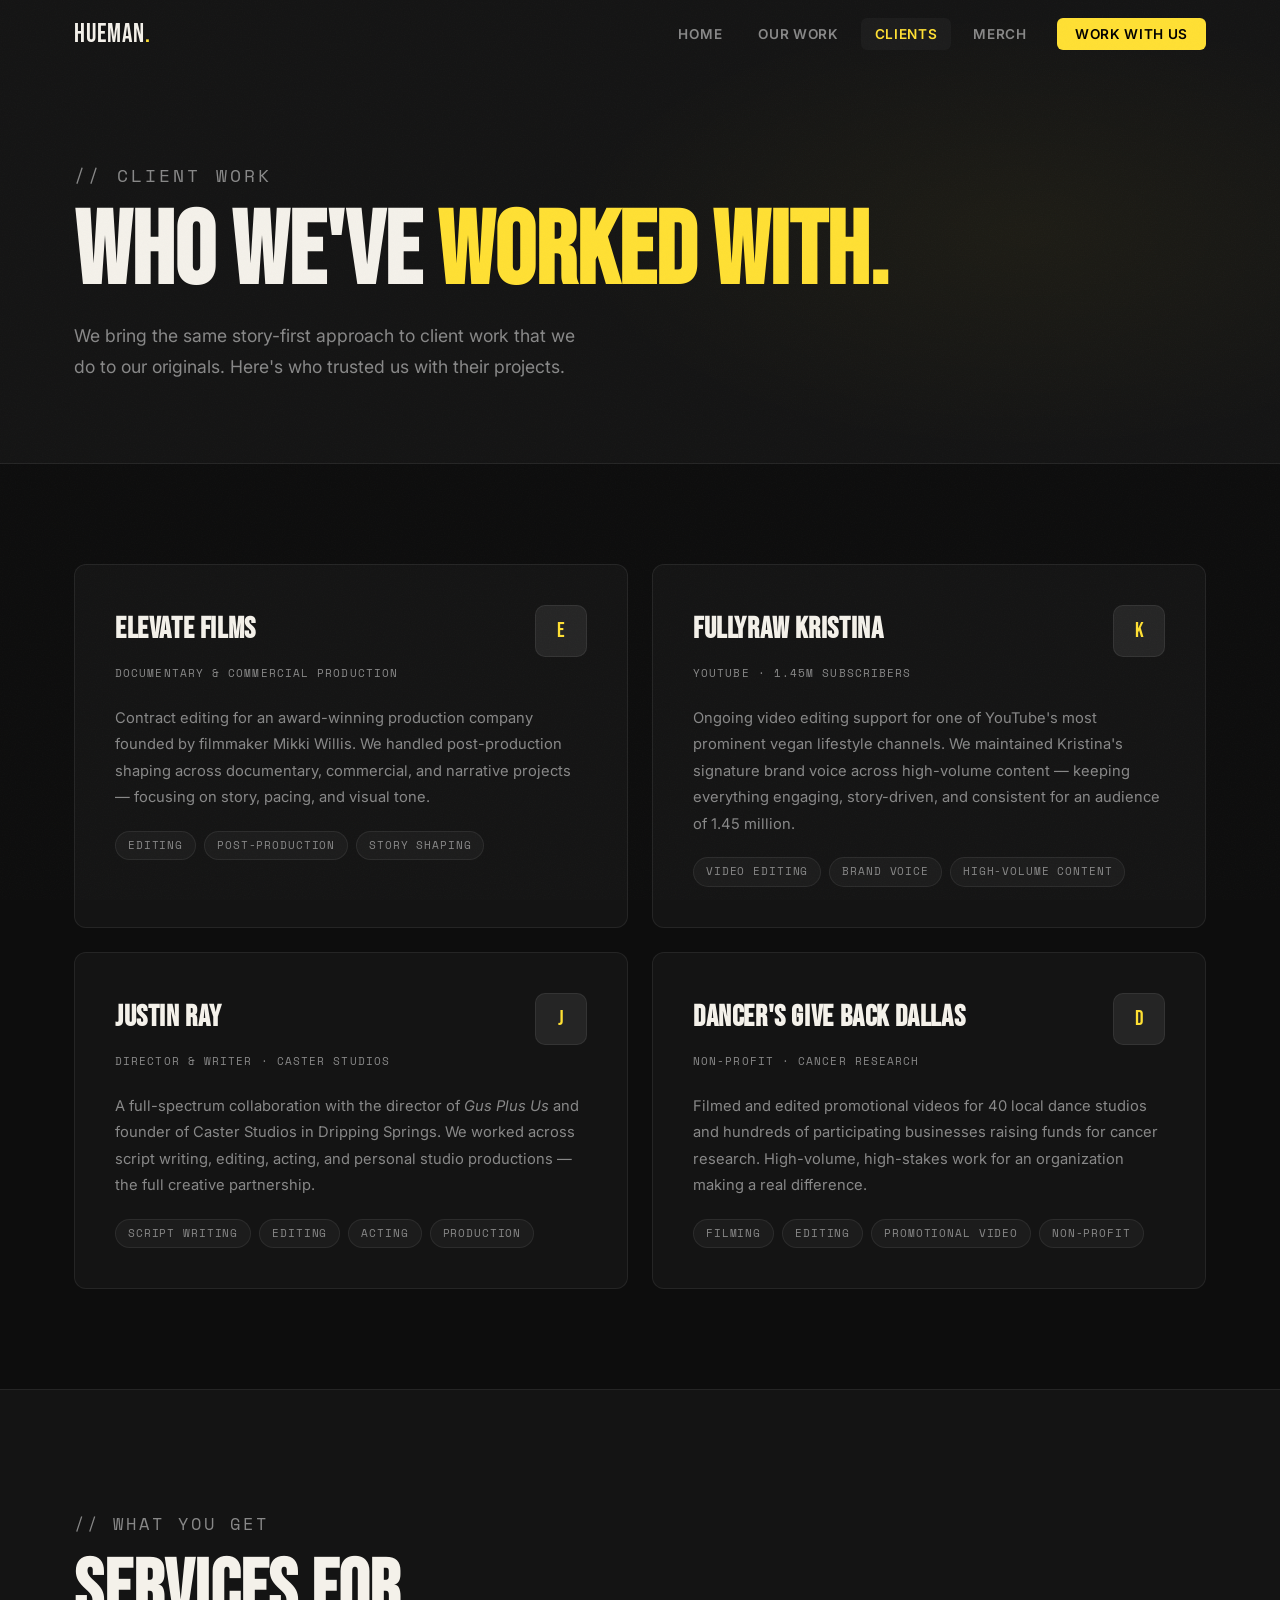
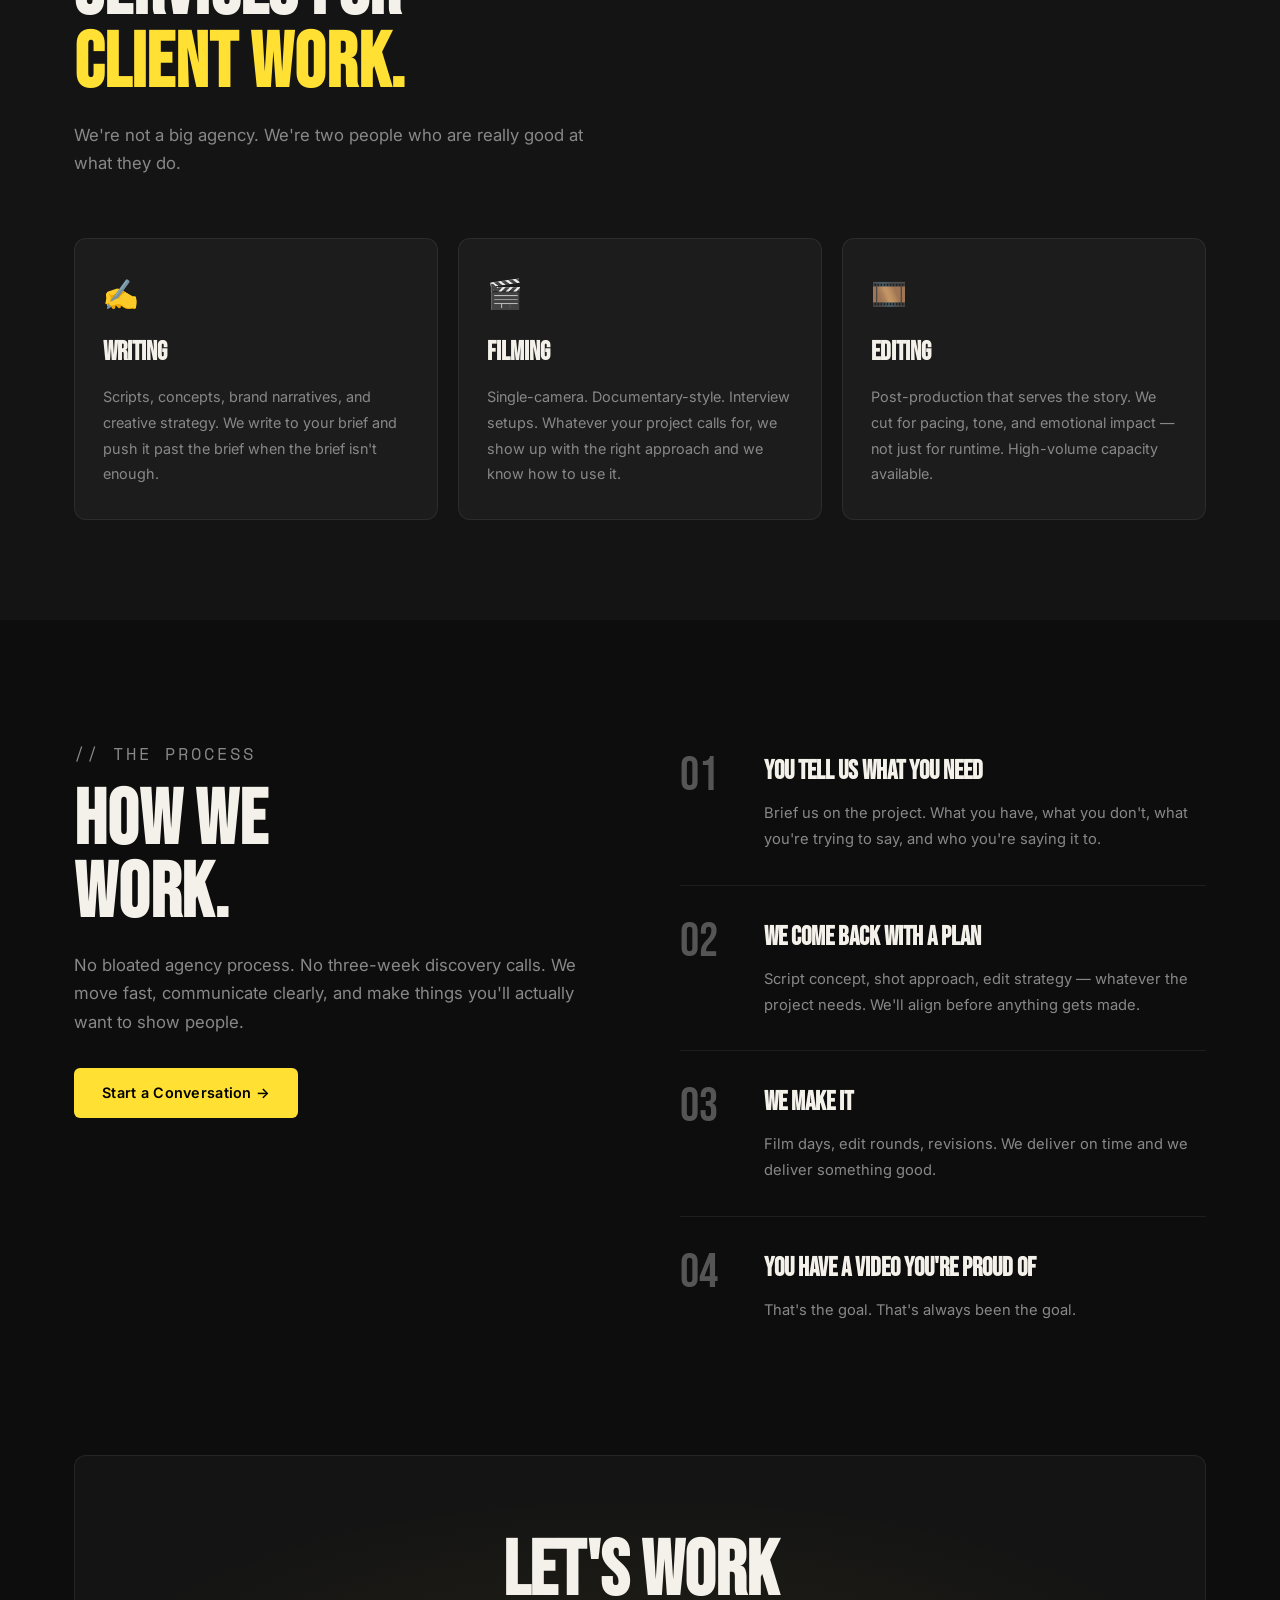
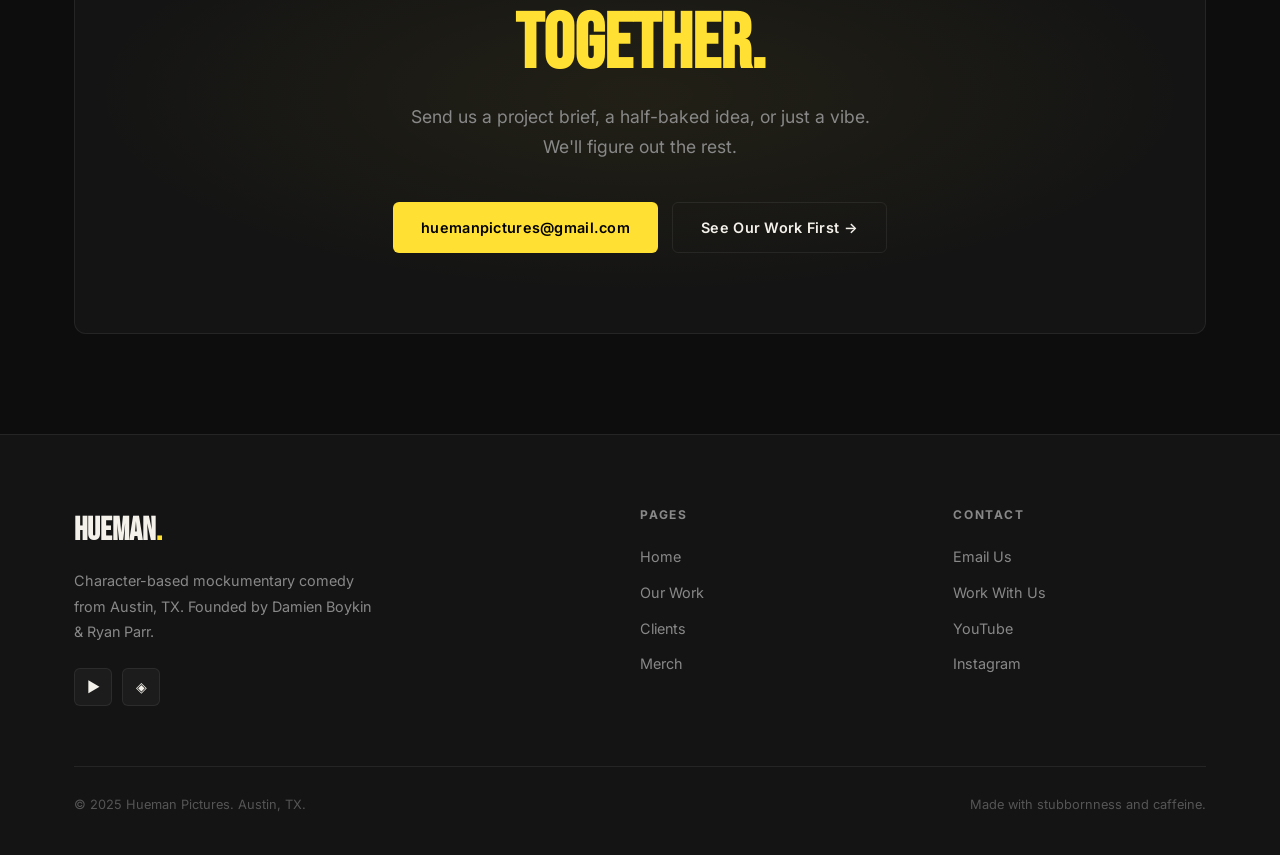
==== clients.html @ c01c1f12 "initial site build" ====
<!DOCTYPE html>
<html lang="en">
<head>
  <meta charset="UTF-8">
  <meta name="viewport" content="width=device-width, initial-scale=1.0">
  <title>Clients — Hueman Pictures</title>
  <meta name="description" content="Hueman Pictures partners with brands, filmmakers, and organizations to deliver writing, filming, and editing services. Based in Austin, TX.">
  <link rel="stylesheet" href="css/styles.css">
  <link rel="icon" href="data:image/svg+xml,<svg xmlns='http://www.w3.org/2000/svg' viewBox='0 0 100 100'><text y='.9em' font-size='90'>🎬</text></svg>">
  <style>
    .services-offered {
      background: var(--bg-1);
      border-top: 1px solid var(--border);
    }
    .services-offered-grid {
      display: grid;
      grid-template-columns: repeat(3, 1fr);
      gap: 20px;
    }
    @media (max-width: 900px) {
      .services-offered-grid { grid-template-columns: 1fr; }
    }
    .offered-card {
      background: var(--bg-2);
      border: 1px solid var(--border);
      border-radius: var(--radius-lg);
      padding: 32px 28px;
    }
    .offered-card h3 {
      font-family: var(--font-display);
      font-size: 1.6rem;
      margin-bottom: 10px;
    }
    .offered-card p {
      color: var(--text-muted);
      font-size: 0.9rem;
      line-height: 1.8;
    }
    .offered-card .offered-icon {
      font-size: 1.8rem;
      margin-bottom: 16px;
      display: block;
    }
    .process-steps {
      counter-reset: step;
      display: flex;
      flex-direction: column;
      gap: 0;
    }
    .process-step {
      display: grid;
      grid-template-columns: 60px 1fr;
      gap: 24px;
      padding: 32px 0;
      border-bottom: 1px solid var(--border);
      align-items: flex-start;
    }
    .process-step:last-child { border-bottom: none; }
    .step-num {
      font-family: var(--font-display);
      font-size: 3rem;
      color: var(--text-dim);
      line-height: 1;
    }
    .step-content h3 {
      font-family: var(--font-display);
      font-size: 1.6rem;
      margin-bottom: 8px;
      color: var(--text);
    }
    .step-content p {
      color: var(--text-muted);
      font-size: 0.92rem;
      line-height: 1.75;
    }
  </style>
</head>
<body>

  <!-- ── Navigation ───────────────────────────────── -->
  <nav class="nav scrolled">
    <div class="nav-inner">
      <a href="index.html" class="nav-logo">HUEMAN<span>.</span></a>
      <ul class="nav-links">
        <li><a href="index.html">Home</a></li>
        <li><a href="our-work.html">Our Work</a></li>
        <li><a href="clients.html" class="active">Clients</a></li>
        <li><a href="merch.html">Merch</a></li>
        <li><a href="mailto:huemanpictures@gmail.com" class="nav-cta">Work With Us</a></li>
      </ul>
      <button class="nav-hamburger" aria-label="Toggle menu">
        <span></span><span></span><span></span>
      </button>
    </div>
  </nav>
  <nav class="nav-mobile">
    <a href="index.html">Home</a>
    <a href="our-work.html">Our Work</a>
    <a href="clients.html" class="active">Clients</a>
    <a href="merch.html">Merch</a>
    <a href="mailto:huemanpictures@gmail.com">Work With Us</a>
  </nav>

  <!-- ── Page Header ──────────────────────────────── -->
  <header class="page-header">
    <div class="container page-header-inner">
      <p class="section-label">// Client Work</p>
      <h1>WHO WE'VE <span>WORKED WITH.</span></h1>
      <p>
        We bring the same story-first approach to client work that we do to our
        originals. Here's who trusted us with their projects.
      </p>
    </div>
  </header>

  <!-- ── Clients Grid ──────────────────────────────── -->
  <section>
    <div class="container">
      <div class="clients-grid">

        <!-- Elevate Films -->
        <div class="client-card fade-up">
          <div class="client-card-header">
            <div>
              <h3>Elevate Films</h3>
              <span class="client-type">Documentary &amp; Commercial Production</span>
            </div>
            <div class="client-logo-placeholder">E</div>
          </div>
          <p class="client-desc">
            Contract editing for an award-winning production company founded by filmmaker Mikki Willis.
            We handled post-production shaping across documentary, commercial, and narrative projects —
            focusing on story, pacing, and visual tone.
          </p>
          <div class="client-services">
            <span class="service-pill">Editing</span>
            <span class="service-pill">Post-Production</span>
            <span class="service-pill">Story Shaping</span>
          </div>
        </div>

        <!-- FullyRawKristina -->
        <div class="client-card fade-up fade-up-delay-1">
          <div class="client-card-header">
            <div>
              <h3>FullyRaw Kristina</h3>
              <span class="client-type">YouTube · 1.45M Subscribers</span>
            </div>
            <div class="client-logo-placeholder">K</div>
          </div>
          <p class="client-desc">
            Ongoing video editing support for one of YouTube's most prominent vegan lifestyle channels.
            We maintained Kristina's signature brand voice across high-volume content — keeping everything
            engaging, story-driven, and consistent for an audience of 1.45 million.
          </p>
          <div class="client-services">
            <span class="service-pill">Video Editing</span>
            <span class="service-pill">Brand Voice</span>
            <span class="service-pill">High-Volume Content</span>
          </div>
        </div>

        <!-- Justin Ray -->
        <div class="client-card fade-up">
          <div class="client-card-header">
            <div>
              <h3>Justin Ray</h3>
              <span class="client-type">Director &amp; Writer · Caster Studios</span>
            </div>
            <div class="client-logo-placeholder">J</div>
          </div>
          <p class="client-desc">
            A full-spectrum collaboration with the director of <em>Gus Plus Us</em> and founder of Caster Studios
            in Dripping Springs. We worked across script writing, editing, acting, and personal studio
            productions — the full creative partnership.
          </p>
          <div class="client-services">
            <span class="service-pill">Script Writing</span>
            <span class="service-pill">Editing</span>
            <span class="service-pill">Acting</span>
            <span class="service-pill">Production</span>
          </div>
        </div>

        <!-- Dancer's Give Back Dallas -->
        <div class="client-card fade-up fade-up-delay-1">
          <div class="client-card-header">
            <div>
              <h3>Dancer's Give Back Dallas</h3>
              <span class="client-type">Non-Profit · Cancer Research</span>
            </div>
            <div class="client-logo-placeholder">D</div>
          </div>
          <p class="client-desc">
            Filmed and edited promotional videos for 40 local dance studios and hundreds of participating
            businesses raising funds for cancer research. High-volume, high-stakes work for an organization
            making a real difference.
          </p>
          <div class="client-services">
            <span class="service-pill">Filming</span>
            <span class="service-pill">Editing</span>
            <span class="service-pill">Promotional Video</span>
            <span class="service-pill">Non-Profit</span>
          </div>
        </div>

      </div>
    </div>
  </section>

  <!-- ── Services We Offer ──────────────────────────── -->
  <section class="services-offered">
    <div class="container">
      <div class="section-header fade-up">
        <p class="section-label">// What You Get</p>
        <h2>SERVICES FOR<br><span style="color:var(--accent)">CLIENT WORK.</span></h2>
        <p>We're not a big agency. We're two people who are really good at what they do.</p>
      </div>
      <div class="services-offered-grid">
        <div class="offered-card fade-up">
          <span class="offered-icon">✍️</span>
          <h3>WRITING</h3>
          <p>Scripts, concepts, brand narratives, and creative strategy. We write to your brief and push it past the brief when the brief isn't enough.</p>
        </div>
        <div class="offered-card fade-up fade-up-delay-1">
          <span class="offered-icon">🎬</span>
          <h3>FILMING</h3>
          <p>Single-camera. Documentary-style. Interview setups. Whatever your project calls for, we show up with the right approach and we know how to use it.</p>
        </div>
        <div class="offered-card fade-up fade-up-delay-2">
          <span class="offered-icon">🎞️</span>
          <h3>EDITING</h3>
          <p>Post-production that serves the story. We cut for pacing, tone, and emotional impact — not just for runtime. High-volume capacity available.</p>
        </div>
      </div>
    </div>
  </section>

  <!-- ── How We Work ───────────────────────────────── -->
  <section>
    <div class="container">
      <div style="display:grid;grid-template-columns:1fr 1fr;gap:80px;align-items:start;">
        <div class="section-header fade-up" style="margin-bottom:0;">
          <p class="section-label">// The Process</p>
          <h2>HOW WE<br>WORK.</h2>
          <p style="margin-top:20px;">
            No bloated agency process. No three-week discovery calls. We move fast, communicate clearly,
            and make things you'll actually want to show people.
          </p>
          <a href="mailto:huemanpictures@gmail.com" class="btn btn-primary" style="margin-top:32px;">Start a Conversation →</a>
        </div>
        <div class="process-steps fade-up fade-up-delay-1">
          <div class="process-step">
            <span class="step-num">01</span>
            <div class="step-content">
              <h3>You Tell Us What You Need</h3>
              <p>Brief us on the project. What you have, what you don't, what you're trying to say, and who you're saying it to.</p>
            </div>
          </div>
          <div class="process-step">
            <span class="step-num">02</span>
            <div class="step-content">
              <h3>We Come Back With a Plan</h3>
              <p>Script concept, shot approach, edit strategy — whatever the project needs. We'll align before anything gets made.</p>
            </div>
          </div>
          <div class="process-step">
            <span class="step-num">03</span>
            <div class="step-content">
              <h3>We Make It</h3>
              <p>Film days, edit rounds, revisions. We deliver on time and we deliver something good.</p>
            </div>
          </div>
          <div class="process-step">
            <span class="step-num">04</span>
            <div class="step-content">
              <h3>You Have a Video You're Proud Of</h3>
              <p>That's the goal. That's always been the goal.</p>
            </div>
          </div>
        </div>
      </div>
    </div>
  </section>

  <!-- ── CTA ───────────────────────────────────────── -->
  <section style="padding-top:0;">
    <div class="container">
      <div class="cta-banner fade-up">
        <h2>LET'S WORK<br><span>TOGETHER.</span></h2>
        <p>Send us a project brief, a half-baked idea, or just a vibe. We'll figure out the rest.</p>
        <div class="cta-actions">
          <a href="mailto:huemanpictures@gmail.com" class="btn btn-primary">huemanpictures@gmail.com</a>
          <a href="our-work.html" class="btn btn-outline">See Our Work First →</a>
        </div>
      </div>
    </div>
  </section>

  <!-- ── Footer ────────────────────────────────────── -->
  <footer class="footer">
    <div class="container">
      <div class="footer-inner">
        <div class="footer-brand">
          <h3>HUEMAN<span>.</span></h3>
          <p>Character-based mockumentary comedy from Austin, TX. Founded by Damien Boykin &amp; Ryan Parr.</p>
          <div class="footer-socials">
            <a href="https://www.youtube.com/@HuemanPictures" class="social-link" aria-label="YouTube" target="_blank" rel="noopener"><span>▶</span></a>
            <a href="https://www.instagram.com/huemanpictures" class="social-link" aria-label="Instagram" target="_blank" rel="noopener"><span>◈</span></a>
          </div>
        </div>
        <div class="footer-col">
          <h4>Pages</h4>
          <ul>
            <li><a href="index.html">Home</a></li>
            <li><a href="our-work.html">Our Work</a></li>
            <li><a href="clients.html">Clients</a></li>
            <li><a href="merch.html">Merch</a></li>
          </ul>
        </div>
        <div class="footer-col">
          <h4>Contact</h4>
          <ul>
            <li><a href="mailto:huemanpictures@gmail.com">Email Us</a></li>
            <li><a href="clients.html">Work With Us</a></li>
            <li><a href="https://www.youtube.com/@HuemanPictures" target="_blank" rel="noopener">YouTube</a></li>
            <li><a href="https://www.instagram.com/huemanpictures" target="_blank" rel="noopener">Instagram</a></li>
          </ul>
        </div>
      </div>
      <div class="footer-bottom">
        <p>© 2025 Hueman Pictures. Austin, TX.</p>
        <p>Made with stubbornness and caffeine.</p>
      </div>
    </div>
  </footer>

  <script src="js/main.js"></script>
</body>
</html>
---- css/styles.css ----
@import url('https://fonts.googleapis.com/css2?family=Bebas+Neue&family=Inter:wght@400;500;600;700&family=Space+Mono:ital,wght@0,400;0,700;1,400&display=swap');

/* ── Design Tokens ─────────────────────────────────── */
:root {
  --bg:           #0d0d0d;
  --bg-1:         #141414;
  --bg-2:         #1c1c1c;
  --bg-3:         #252525;
  --accent:       #FFE033;
  --accent-red:   #FF3D2E;
  --text:         #F4F1EA;
  --text-muted:   #888;
  --text-dim:     #555;
  --border:       rgba(255,255,255,0.07);
  --border-accent:rgba(255,224,51,0.25);
  --font-display: 'Bebas Neue', sans-serif;
  --font-body:    'Inter', sans-serif;
  --font-mono:    'Space Mono', monospace;
  --nav-h:        68px;
  --max:          1180px;
  --radius:       6px;
  --radius-lg:    12px;
  --ease:         cubic-bezier(0.25, 0.46, 0.45, 0.94);
}

/* ── Reset ─────────────────────────────────────────── */
*, *::before, *::after { box-sizing: border-box; margin: 0; padding: 0; }
html { scroll-behavior: smooth; font-size: 16px; }
body {
  font-family: var(--font-body);
  background: var(--bg);
  color: var(--text);
  line-height: 1.6;
  overflow-x: hidden;
  -webkit-font-smoothing: antialiased;
}
img { display: block; max-width: 100%; }
a { color: inherit; text-decoration: none; }
ul { list-style: none; }
button { cursor: pointer; border: none; background: none; font-family: inherit; }

/* ── Film Grain Overlay ────────────────────────────── */
body::after {
  content: '';
  position: fixed;
  inset: 0;
  background-image: url("data:image/svg+xml,%3Csvg xmlns='http://www.w3.org/2000/svg' width='300' height='300'%3E%3Cfilter id='n'%3E%3CfeTurbulence type='fractalNoise' baseFrequency='0.85' numOctaves='4' stitchTiles='stitch'/%3E%3C/filter%3E%3Crect width='300' height='300' filter='url(%23n)' opacity='0.04'/%3E%3C/svg%3E");
  pointer-events: none;
  z-index: 9999;
  opacity: 0.6;
}

/* ── Utility ───────────────────────────────────────── */
.container { max-width: var(--max); margin: 0 auto; padding: 0 24px; }
.sr-only { position: absolute; width: 1px; height: 1px; overflow: hidden; clip: rect(0,0,0,0); }

.tag {
  display: inline-block;
  font-family: var(--font-mono);
  font-size: 0.7rem;
  letter-spacing: 0.12em;
  text-transform: uppercase;
  color: var(--accent);
  background: rgba(255,224,51,0.1);
  border: 1px solid var(--border-accent);
  padding: 4px 10px;
  border-radius: 3px;
}

.section-label {
  font-family: var(--font-mono);
  font-size: 0.72rem;
  letter-spacing: 0.18em;
  text-transform: uppercase;
  color: var(--text-muted);
  margin-bottom: 16px;
}

.btn {
  display: inline-flex;
  align-items: center;
  gap: 8px;
  font-family: var(--font-body);
  font-weight: 600;
  font-size: 0.9rem;
  letter-spacing: 0.02em;
  padding: 13px 28px;
  border-radius: var(--radius);
  transition: all 0.2s var(--ease);
}
.btn-primary {
  background: var(--accent);
  color: #000;
}
.btn-primary:hover {
  background: #fff;
  transform: translateY(-2px);
  box-shadow: 0 8px 30px rgba(255,224,51,0.25);
}
.btn-outline {
  border: 1.5px solid var(--border);
  color: var(--text);
}
.btn-outline:hover {
  border-color: var(--accent);
  color: var(--accent);
  transform: translateY(-2px);
}
.btn-ghost {
  color: var(--accent);
  font-weight: 600;
}
.btn-ghost:hover { text-decoration: underline; }

/* ── Navigation ────────────────────────────────────── */
.nav {
  position: fixed;
  top: 0; left: 0; right: 0;
  height: var(--nav-h);
  z-index: 1000;
  transition: background 0.3s var(--ease), border-color 0.3s var(--ease);
}
.nav.scrolled {
  background: rgba(13,13,13,0.96);
  backdrop-filter: blur(12px);
  border-bottom: 1px solid var(--border);
}
.nav-inner {
  max-width: var(--max);
  margin: 0 auto;
  padding: 0 24px;
  height: 100%;
  display: flex;
  align-items: center;
  justify-content: space-between;
}
.nav-logo {
  font-family: var(--font-display);
  font-size: 1.65rem;
  letter-spacing: 0.04em;
  color: var(--text);
  transition: color 0.2s;
}
.nav-logo span { color: var(--accent); }
.nav-logo:hover { color: var(--accent); }

.nav-links {
  display: flex;
  align-items: center;
  gap: 8px;
}
.nav-links a {
  font-size: 0.85rem;
  font-weight: 600;
  letter-spacing: 0.05em;
  text-transform: uppercase;
  color: var(--text-muted);
  padding: 8px 14px;
  border-radius: var(--radius);
  transition: color 0.2s, background 0.2s;
}
.nav-links a:hover,
.nav-links a.active {
  color: var(--text);
  background: var(--bg-2);
}
.nav-links a.active { color: var(--accent); }
.nav-links .nav-cta {
  background: var(--accent);
  color: #000;
  padding: 8px 18px;
  margin-left: 8px;
}
.nav-links .nav-cta:hover { background: #fff; }

.nav-hamburger {
  display: none;
  flex-direction: column;
  gap: 5px;
  padding: 8px;
}
.nav-hamburger span {
  display: block;
  width: 22px;
  height: 2px;
  background: var(--text);
  border-radius: 2px;
  transition: all 0.3s var(--ease);
}
.nav-hamburger.open span:nth-child(1) { transform: translateY(7px) rotate(45deg); }
.nav-hamburger.open span:nth-child(2) { opacity: 0; }
.nav-hamburger.open span:nth-child(3) { transform: translateY(-7px) rotate(-45deg); }

.nav-mobile {
  display: none;
  position: fixed;
  top: var(--nav-h);
  left: 0; right: 0;
  background: rgba(13,13,13,0.98);
  backdrop-filter: blur(16px);
  border-bottom: 1px solid var(--border);
  padding: 24px;
  flex-direction: column;
  gap: 4px;
  z-index: 999;
}
.nav-mobile.open { display: flex; }
.nav-mobile a {
  font-size: 1.1rem;
  font-weight: 600;
  letter-spacing: 0.05em;
  text-transform: uppercase;
  color: var(--text-muted);
  padding: 14px 0;
  border-bottom: 1px solid var(--border);
  transition: color 0.2s;
}
.nav-mobile a:hover,
.nav-mobile a.active { color: var(--accent); }
.nav-mobile a:last-child { border-bottom: none; }

/* ── Hero ──────────────────────────────────────────── */
.hero {
  min-height: 100vh;
  display: flex;
  align-items: center;
  position: relative;
  overflow: hidden;
  padding-top: var(--nav-h);
}
.hero-bg {
  position: absolute;
  inset: 0;
  background:
    radial-gradient(ellipse 80% 60% at 70% 50%, rgba(255,224,51,0.05) 0%, transparent 60%),
    radial-gradient(ellipse 60% 40% at 20% 80%, rgba(255,61,46,0.04) 0%, transparent 50%);
}
.hero-grid-lines {
  position: absolute;
  inset: 0;
  background-image:
    linear-gradient(rgba(255,255,255,0.015) 1px, transparent 1px),
    linear-gradient(90deg, rgba(255,255,255,0.015) 1px, transparent 1px);
  background-size: 60px 60px;
}
.hero-content {
  position: relative;
  z-index: 1;
  max-width: 820px;
}
.hero-eyebrow {
  display: flex;
  align-items: center;
  gap: 12px;
  margin-bottom: 32px;
}
.hero-eyebrow-line {
  width: 40px;
  height: 2px;
  background: var(--accent);
}
.hero-eyebrow span {
  font-family: var(--font-mono);
  font-size: 0.75rem;
  letter-spacing: 0.2em;
  text-transform: uppercase;
  color: var(--accent);
}
.hero-title {
  font-family: var(--font-display);
  font-size: clamp(4.5rem, 10vw, 9rem);
  line-height: 0.92;
  letter-spacing: 0.01em;
  color: var(--text);
  margin-bottom: 12px;
}
.hero-title .accent { color: var(--accent); }
.hero-title .outline {
  -webkit-text-stroke: 1.5px var(--text);
  color: transparent;
}
.hero-subtitle {
  font-size: clamp(1.1rem, 2.5vw, 1.35rem);
  color: var(--text-muted);
  max-width: 520px;
  margin-bottom: 44px;
  line-height: 1.65;
}
.hero-actions {
  display: flex;
  gap: 14px;
  flex-wrap: wrap;
  align-items: center;
}
.hero-scroll {
  position: absolute;
  bottom: 36px;
  left: 50%;
  transform: translateX(-50%);
  display: flex;
  flex-direction: column;
  align-items: center;
  gap: 8px;
  color: var(--text-dim);
  font-size: 0.7rem;
  letter-spacing: 0.15em;
  text-transform: uppercase;
  font-family: var(--font-mono);
  animation: bounce 2s ease-in-out infinite;
}
.hero-scroll::after {
  content: '';
  width: 1px;
  height: 40px;
  background: linear-gradient(to bottom, var(--text-dim), transparent);
}
@keyframes bounce {
  0%, 100% { transform: translateX(-50%) translateY(0); }
  50% { transform: translateX(-50%) translateY(6px); }
}

/* ── Lower Third (interview caption style) ─────────── */
.lower-third {
  display: inline-flex;
  flex-direction: column;
  background: rgba(0,0,0,0.75);
  border-left: 3px solid var(--accent);
  padding: 10px 16px;
  backdrop-filter: blur(4px);
  line-height: 1.3;
}
.lower-third-name {
  font-weight: 700;
  font-size: 0.95rem;
  color: var(--text);
}
.lower-third-title {
  font-family: var(--font-mono);
  font-size: 0.7rem;
  color: var(--accent);
  letter-spacing: 0.05em;
}

/* ── Sections ──────────────────────────────────────── */
section { padding: 100px 0; }

.section-header { margin-bottom: 60px; }
.section-header h2 {
  font-family: var(--font-display);
  font-size: clamp(3rem, 6vw, 5.5rem);
  line-height: 0.95;
  letter-spacing: 0.01em;
  margin-top: 12px;
}
.section-header p {
  color: var(--text-muted);
  font-size: 1.05rem;
  max-width: 520px;
  margin-top: 20px;
  line-height: 1.7;
}

/* ── About Strip ───────────────────────────────────── */
.about {
  border-top: 1px solid var(--border);
  border-bottom: 1px solid var(--border);
  background: var(--bg-1);
}
.about-inner {
  display: grid;
  grid-template-columns: 1fr 1fr;
  gap: 80px;
  align-items: center;
}
.about-text h2 {
  font-family: var(--font-display);
  font-size: clamp(2.8rem, 5vw, 4.5rem);
  line-height: 0.95;
  margin-bottom: 28px;
}
.about-text h2 em {
  font-style: normal;
  color: var(--accent);
}
.about-text p {
  color: var(--text-muted);
  font-size: 1rem;
  line-height: 1.8;
  margin-bottom: 18px;
}
.about-cards {
  display: flex;
  flex-direction: column;
  gap: 16px;
}
.founder-card {
  background: var(--bg-2);
  border: 1px solid var(--border);
  border-radius: var(--radius-lg);
  padding: 24px;
  display: flex;
  align-items: center;
  gap: 20px;
  transition: border-color 0.2s, transform 0.2s;
}
.founder-card:hover {
  border-color: var(--border-accent);
  transform: translateX(4px);
}
.founder-avatar {
  width: 56px;
  height: 56px;
  border-radius: 50%;
  background: var(--bg-3);
  border: 2px solid var(--border-accent);
  display: flex;
  align-items: center;
  justify-content: center;
  font-family: var(--font-display);
  font-size: 1.4rem;
  color: var(--accent);
  flex-shrink: 0;
}
.founder-info strong {
  display: block;
  font-weight: 700;
  font-size: 1rem;
  margin-bottom: 2px;
}
.founder-info span {
  font-family: var(--font-mono);
  font-size: 0.7rem;
  color: var(--accent);
  letter-spacing: 0.05em;
}
.founder-info p {
  font-size: 0.85rem;
  color: var(--text-muted);
  margin-top: 6px;
  line-height: 1.5;
}

/* ── Services ──────────────────────────────────────── */
.services-grid {
  display: grid;
  grid-template-columns: repeat(3, 1fr);
  gap: 20px;
}
.service-card {
  background: var(--bg-1);
  border: 1px solid var(--border);
  border-radius: var(--radius-lg);
  padding: 36px 32px;
  transition: border-color 0.2s, transform 0.25s var(--ease), background 0.2s;
  position: relative;
  overflow: hidden;
}
.service-card::before {
  content: '';
  position: absolute;
  bottom: 0; left: 0; right: 0;
  height: 3px;
  background: var(--accent);
  transform: scaleX(0);
  transform-origin: left;
  transition: transform 0.3s var(--ease);
}
.service-card:hover {
  border-color: var(--border-accent);
  background: var(--bg-2);
  transform: translateY(-4px);
}
.service-card:hover::before { transform: scaleX(1); }
.service-icon {
  font-size: 2.4rem;
  margin-bottom: 20px;
  display: block;
}
.service-card h3 {
  font-family: var(--font-display);
  font-size: 2rem;
  letter-spacing: 0.02em;
  margin-bottom: 12px;
  color: var(--text);
}
.service-card p {
  color: var(--text-muted);
  font-size: 0.92rem;
  line-height: 1.75;
}

/* ── Work Grid ─────────────────────────────────────── */
.work-grid {
  display: grid;
  grid-template-columns: repeat(3, 1fr);
  gap: 20px;
}
.work-card {
  background: var(--bg-1);
  border: 1px solid var(--border);
  border-radius: var(--radius-lg);
  overflow: hidden;
  transition: transform 0.25s var(--ease), border-color 0.2s;
  display: flex;
  flex-direction: column;
}
.work-card:hover {
  transform: translateY(-6px);
  border-color: var(--border-accent);
}
.work-thumb {
  aspect-ratio: 16/9;
  position: relative;
  overflow: hidden;
}
.work-thumb-bg {
  position: absolute;
  inset: 0;
  display: flex;
  align-items: center;
  justify-content: center;
}
.play-btn {
  width: 54px;
  height: 54px;
  border-radius: 50%;
  background: rgba(255,224,51,0.12);
  border: 2px solid rgba(255,224,51,0.5);
  display: flex;
  align-items: center;
  justify-content: center;
  font-size: 1.2rem;
  transition: all 0.2s;
  position: relative;
  z-index: 1;
}
.work-card:hover .play-btn {
  background: var(--accent);
  border-color: var(--accent);
}
.work-card:hover .play-btn span { filter: invert(1); }
.work-thumb-overlay {
  position: absolute;
  inset: 0;
  background: linear-gradient(to top, rgba(0,0,0,0.7) 0%, transparent 60%);
}
.work-meta {
  padding: 20px 22px 22px;
  flex: 1;
  display: flex;
  flex-direction: column;
}
.work-meta .tag { margin-bottom: 10px; align-self: flex-start; }
.work-meta h3 {
  font-family: var(--font-display);
  font-size: 1.5rem;
  letter-spacing: 0.02em;
  line-height: 1.1;
  margin-bottom: 8px;
}
.work-meta p {
  font-size: 0.85rem;
  color: var(--text-muted);
  line-height: 1.6;
  flex: 1;
}
.work-meta .work-date {
  font-family: var(--font-mono);
  font-size: 0.68rem;
  color: var(--text-dim);
  letter-spacing: 0.05em;
  margin-top: 14px;
}

/* ── Featured Project (wide card) ──────────────────── */
.featured-card {
  grid-column: 1 / -1;
  display: grid;
  grid-template-columns: 1fr 1fr;
  background: var(--bg-1);
  border: 1px solid var(--border);
  border-radius: var(--radius-lg);
  overflow: hidden;
  transition: border-color 0.2s;
}
.featured-card:hover { border-color: var(--border-accent); }
.featured-thumb {
  aspect-ratio: 16/9;
  position: relative;
  overflow: hidden;
}
.featured-info {
  padding: 48px 44px;
  display: flex;
  flex-direction: column;
  justify-content: center;
}
.featured-info .tag { margin-bottom: 16px; align-self: flex-start; }
.featured-info h3 {
  font-family: var(--font-display);
  font-size: 2.4rem;
  line-height: 1;
  margin-bottom: 16px;
}
.featured-info p {
  color: var(--text-muted);
  line-height: 1.75;
  margin-bottom: 28px;
}

/* ── Work Page Filters ─────────────────────────────── */
.work-filters {
  display: flex;
  gap: 8px;
  flex-wrap: wrap;
  margin-bottom: 48px;
}
.filter-btn {
  font-family: var(--font-body);
  font-size: 0.82rem;
  font-weight: 600;
  letter-spacing: 0.05em;
  text-transform: uppercase;
  color: var(--text-muted);
  background: var(--bg-1);
  border: 1px solid var(--border);
  padding: 9px 20px;
  border-radius: 100px;
  transition: all 0.2s;
}
.filter-btn:hover,
.filter-btn.active {
  color: #000;
  background: var(--accent);
  border-color: var(--accent);
}

/* Gradient palettes for thumbnails */
.grad-1 { background: linear-gradient(135deg, #1a1a2e 0%, #16213e 50%, #0f3460 100%); }
.grad-2 { background: linear-gradient(135deg, #2d1b00 0%, #5c3300 50%, #8b4f00 100%); }
.grad-3 { background: linear-gradient(135deg, #0d1f12 0%, #1a3a22 50%, #0d2d1a 100%); }
.grad-4 { background: linear-gradient(135deg, #1f0d1f 0%, #3a1a3a 50%, #2d0d3a 100%); }
.grad-5 { background: linear-gradient(135deg, #1f1a0d 0%, #3a320d 50%, #2d270a 100%); }
.grad-6 { background: linear-gradient(135deg, #1f0d0d 0%, #3a1a1a 50%, #2d0d0d 100%); }
.grad-7 { background: linear-gradient(135deg, #0d1a1f 0%, #0d2d3a 50%, #0a2030 100%); }
.grad-8 { background: linear-gradient(135deg, #111 0%, #222 50%, #1a1a1a 100%); }

.thumb-text {
  position: absolute;
  bottom: 16px;
  left: 16px;
  right: 16px;
  font-family: var(--font-display);
  font-size: 1.4rem;
  line-height: 1.1;
  color: rgba(255,255,255,0.4);
  pointer-events: none;
}

/* ── Clients Page ──────────────────────────────────── */
.clients-grid {
  display: grid;
  grid-template-columns: repeat(2, 1fr);
  gap: 24px;
}
.client-card {
  background: var(--bg-1);
  border: 1px solid var(--border);
  border-radius: var(--radius-lg);
  padding: 40px;
  transition: border-color 0.2s, transform 0.25s var(--ease);
}
.client-card:hover {
  border-color: var(--border-accent);
  transform: translateY(-4px);
}
.client-card-header {
  display: flex;
  align-items: flex-start;
  justify-content: space-between;
  margin-bottom: 20px;
  gap: 16px;
}
.client-logo-placeholder {
  width: 52px;
  height: 52px;
  border-radius: 10px;
  background: var(--bg-3);
  border: 1px solid var(--border);
  display: flex;
  align-items: center;
  justify-content: center;
  font-family: var(--font-display);
  font-size: 1.3rem;
  color: var(--accent);
  flex-shrink: 0;
}
.client-card h3 {
  font-family: var(--font-display);
  font-size: 1.9rem;
  letter-spacing: 0.02em;
  margin-bottom: 6px;
}
.client-card .client-type {
  font-family: var(--font-mono);
  font-size: 0.68rem;
  color: var(--text-muted);
  letter-spacing: 0.1em;
  text-transform: uppercase;
}
.client-card .client-desc {
  color: var(--text-muted);
  font-size: 0.92rem;
  line-height: 1.8;
  margin-bottom: 20px;
}
.client-services {
  display: flex;
  flex-wrap: wrap;
  gap: 8px;
}
.service-pill {
  font-family: var(--font-mono);
  font-size: 0.68rem;
  letter-spacing: 0.08em;
  text-transform: uppercase;
  color: var(--text-muted);
  background: var(--bg-2);
  border: 1px solid var(--border);
  padding: 5px 12px;
  border-radius: 100px;
}

/* ── Stats Bar ─────────────────────────────────────── */
.stats-bar {
  background: var(--bg-1);
  border-top: 1px solid var(--border);
  border-bottom: 1px solid var(--border);
  padding: 60px 0;
}
.stats-inner {
  display: grid;
  grid-template-columns: repeat(4, 1fr);
  gap: 40px;
  text-align: center;
}
.stat-item { display: flex; flex-direction: column; align-items: center; gap: 6px; }
.stat-number {
  font-family: var(--font-display);
  font-size: clamp(3rem, 5vw, 4.5rem);
  color: var(--accent);
  line-height: 1;
}
.stat-label {
  font-family: var(--font-mono);
  font-size: 0.7rem;
  letter-spacing: 0.12em;
  text-transform: uppercase;
  color: var(--text-muted);
}

/* ── CTA Banner ────────────────────────────────────── */
.cta-banner {
  background: var(--bg-1);
  border: 1px solid var(--border);
  border-radius: var(--radius-lg);
  padding: 80px;
  text-align: center;
  position: relative;
  overflow: hidden;
}
.cta-banner::before {
  content: '';
  position: absolute;
  inset: 0;
  background: radial-gradient(ellipse 70% 60% at 50% 50%, rgba(255,224,51,0.06) 0%, transparent 70%);
  pointer-events: none;
}
.cta-banner h2 {
  font-family: var(--font-display);
  font-size: clamp(3rem, 6vw, 5.5rem);
  line-height: 0.95;
  margin-bottom: 20px;
  position: relative;
}
.cta-banner h2 span { color: var(--accent); }
.cta-banner p {
  color: var(--text-muted);
  font-size: 1.1rem;
  max-width: 480px;
  margin: 0 auto 40px;
  line-height: 1.7;
  position: relative;
}
.cta-actions {
  display: flex;
  gap: 14px;
  justify-content: center;
  flex-wrap: wrap;
  position: relative;
}

/* ── Merch Page ────────────────────────────────────── */
.merch-hero {
  min-height: 80vh;
  display: flex;
  align-items: center;
  padding-top: var(--nav-h);
  text-align: center;
  position: relative;
  overflow: hidden;
}
.merch-hero::before {
  content: '';
  position: absolute;
  inset: 0;
  background: radial-gradient(ellipse 80% 60% at 50% 50%, rgba(255,224,51,0.06) 0%, transparent 65%);
}
.merch-content { position: relative; z-index: 1; }
.merch-icon { font-size: 5rem; margin-bottom: 32px; display: block; }
.merch-hero h1 {
  font-family: var(--font-display);
  font-size: clamp(4rem, 8vw, 8rem);
  line-height: 0.92;
  margin-bottom: 24px;
}
.merch-hero h1 span { color: var(--accent); }
.merch-hero p {
  font-size: 1.15rem;
  color: var(--text-muted);
  max-width: 500px;
  margin: 0 auto 40px;
  line-height: 1.7;
}
.notify-form {
  display: flex;
  gap: 10px;
  max-width: 420px;
  margin: 0 auto;
}
.notify-form input {
  flex: 1;
  background: var(--bg-2);
  border: 1px solid var(--border);
  color: var(--text);
  font-family: var(--font-body);
  font-size: 0.9rem;
  padding: 13px 18px;
  border-radius: var(--radius);
  outline: none;
  transition: border-color 0.2s;
}
.notify-form input::placeholder { color: var(--text-dim); }
.notify-form input:focus { border-color: var(--accent); }

/* ── Page Header ───────────────────────────────────── */
.page-header {
  padding: 140px 0 80px;
  border-bottom: 1px solid var(--border);
  background: var(--bg-1);
  position: relative;
  overflow: hidden;
}
.page-header::before {
  content: '';
  position: absolute;
  inset: 0;
  background:
    radial-gradient(ellipse 60% 80% at 80% 50%, rgba(255,224,51,0.04) 0%, transparent 60%);
}
.page-header-inner { position: relative; z-index: 1; }
.page-header h1 {
  font-family: var(--font-display);
  font-size: clamp(4rem, 8vw, 7.5rem);
  line-height: 0.92;
  margin-top: 12px;
}
.page-header h1 span { color: var(--accent); }
.page-header p {
  color: var(--text-muted);
  font-size: 1.1rem;
  max-width: 520px;
  margin-top: 20px;
  line-height: 1.75;
}

/* ── Divider ───────────────────────────────────────── */
.divider {
  width: 100%;
  height: 1px;
  background: var(--border);
  margin: 0;
}

/* ── Footer ────────────────────────────────────────── */
.footer {
  background: var(--bg-1);
  border-top: 1px solid var(--border);
  padding: 70px 0 40px;
}
.footer-inner {
  display: grid;
  grid-template-columns: 2fr 1fr 1fr;
  gap: 60px;
  margin-bottom: 60px;
}
.footer-brand h3 {
  font-family: var(--font-display);
  font-size: 2rem;
  margin-bottom: 12px;
}
.footer-brand h3 span { color: var(--accent); }
.footer-brand p {
  color: var(--text-muted);
  font-size: 0.9rem;
  line-height: 1.75;
  max-width: 300px;
  margin-bottom: 24px;
}
.footer-socials {
  display: flex;
  gap: 10px;
}
.social-link {
  width: 38px;
  height: 38px;
  border-radius: var(--radius);
  background: var(--bg-2);
  border: 1px solid var(--border);
  display: flex;
  align-items: center;
  justify-content: center;
  font-size: 0.9rem;
  transition: all 0.2s;
}
.social-link:hover {
  background: var(--accent);
  border-color: var(--accent);
  transform: translateY(-2px);
}
.social-link:hover img, .social-link:hover span { filter: invert(1); }
.footer-col h4 {
  font-size: 0.75rem;
  font-weight: 700;
  letter-spacing: 0.15em;
  text-transform: uppercase;
  color: var(--text-muted);
  margin-bottom: 20px;
}
.footer-col ul { display: flex; flex-direction: column; gap: 10px; }
.footer-col ul a {
  color: var(--text-muted);
  font-size: 0.9rem;
  transition: color 0.2s;
}
.footer-col ul a:hover { color: var(--accent); }
.footer-bottom {
  border-top: 1px solid var(--border);
  padding-top: 28px;
  display: flex;
  align-items: center;
  justify-content: space-between;
  flex-wrap: wrap;
  gap: 12px;
}
.footer-bottom p {
  font-size: 0.8rem;
  color: var(--text-dim);
}
.footer-bottom a {
  color: var(--text-dim);
  font-size: 0.8rem;
  transition: color 0.2s;
}
.footer-bottom a:hover { color: var(--accent); }

/* ── Quote Block ───────────────────────────────────── */
.quote-block {
  border-left: 3px solid var(--accent);
  padding: 24px 28px;
  background: var(--bg-2);
  border-radius: 0 var(--radius-lg) var(--radius-lg) 0;
  margin: 40px 0;
}
.quote-block p {
  font-size: 1.15rem;
  line-height: 1.7;
  font-style: italic;
  color: var(--text);
  margin-bottom: 12px;
}
.quote-block cite {
  font-family: var(--font-mono);
  font-size: 0.72rem;
  color: var(--accent);
  letter-spacing: 0.08em;
  text-transform: uppercase;
  font-style: normal;
}

/* ── Marquee ───────────────────────────────────────── */
.marquee-wrap {
  overflow: hidden;
  border-top: 1px solid var(--border);
  border-bottom: 1px solid var(--border);
  background: var(--bg-1);
  padding: 18px 0;
}
.marquee-track {
  display: flex;
  gap: 0;
  animation: marquee 28s linear infinite;
  width: max-content;
}
.marquee-track:hover { animation-play-state: paused; }
.marquee-item {
  display: flex;
  align-items: center;
  gap: 24px;
  padding: 0 32px;
  font-family: var(--font-display);
  font-size: 1.1rem;
  letter-spacing: 0.08em;
  color: var(--text-dim);
  white-space: nowrap;
}
.marquee-item .dot {
  width: 5px;
  height: 5px;
  border-radius: 50%;
  background: var(--accent);
  flex-shrink: 0;
}
@keyframes marquee {
  0% { transform: translateX(0); }
  100% { transform: translateX(-50%); }
}

/* ── Responsive ────────────────────────────────────── */
@media (max-width: 900px) {
  .about-inner { grid-template-columns: 1fr; gap: 48px; }
  .services-grid { grid-template-columns: 1fr; }
  .work-grid { grid-template-columns: 1fr 1fr; }
  .featured-card { grid-template-columns: 1fr; }
  .clients-grid { grid-template-columns: 1fr; }
  .stats-inner { grid-template-columns: repeat(2, 1fr); }
  .footer-inner { grid-template-columns: 1fr 1fr; gap: 40px; }
  .cta-banner { padding: 50px 30px; }
  section { padding: 70px 0; }
}
@media (max-width: 680px) {
  .nav-links { display: none; }
  .nav-hamburger { display: flex; }
  .hero-title { font-size: clamp(3.5rem, 13vw, 5rem); }
  .work-grid { grid-template-columns: 1fr; }
  .stats-inner { grid-template-columns: repeat(2, 1fr); gap: 30px; }
  .footer-inner { grid-template-columns: 1fr; gap: 36px; }
  .footer-bottom { flex-direction: column; align-items: flex-start; }
  .featured-info { padding: 28px; }
  .notify-form { flex-direction: column; }
  section { padding: 60px 0; }
}

/* ── Animations ────────────────────────────────────── */
.fade-up {
  opacity: 0;
  transform: translateY(28px);
  transition: opacity 0.65s var(--ease), transform 0.65s var(--ease);
}
.fade-up.visible {
  opacity: 1;
  transform: translateY(0);
}
.fade-up-delay-1 { transition-delay: 0.1s; }
.fade-up-delay-2 { transition-delay: 0.2s; }
.fade-up-delay-3 { transition-delay: 0.3s; }
.fade-up-delay-4 { transition-delay: 0.4s; }
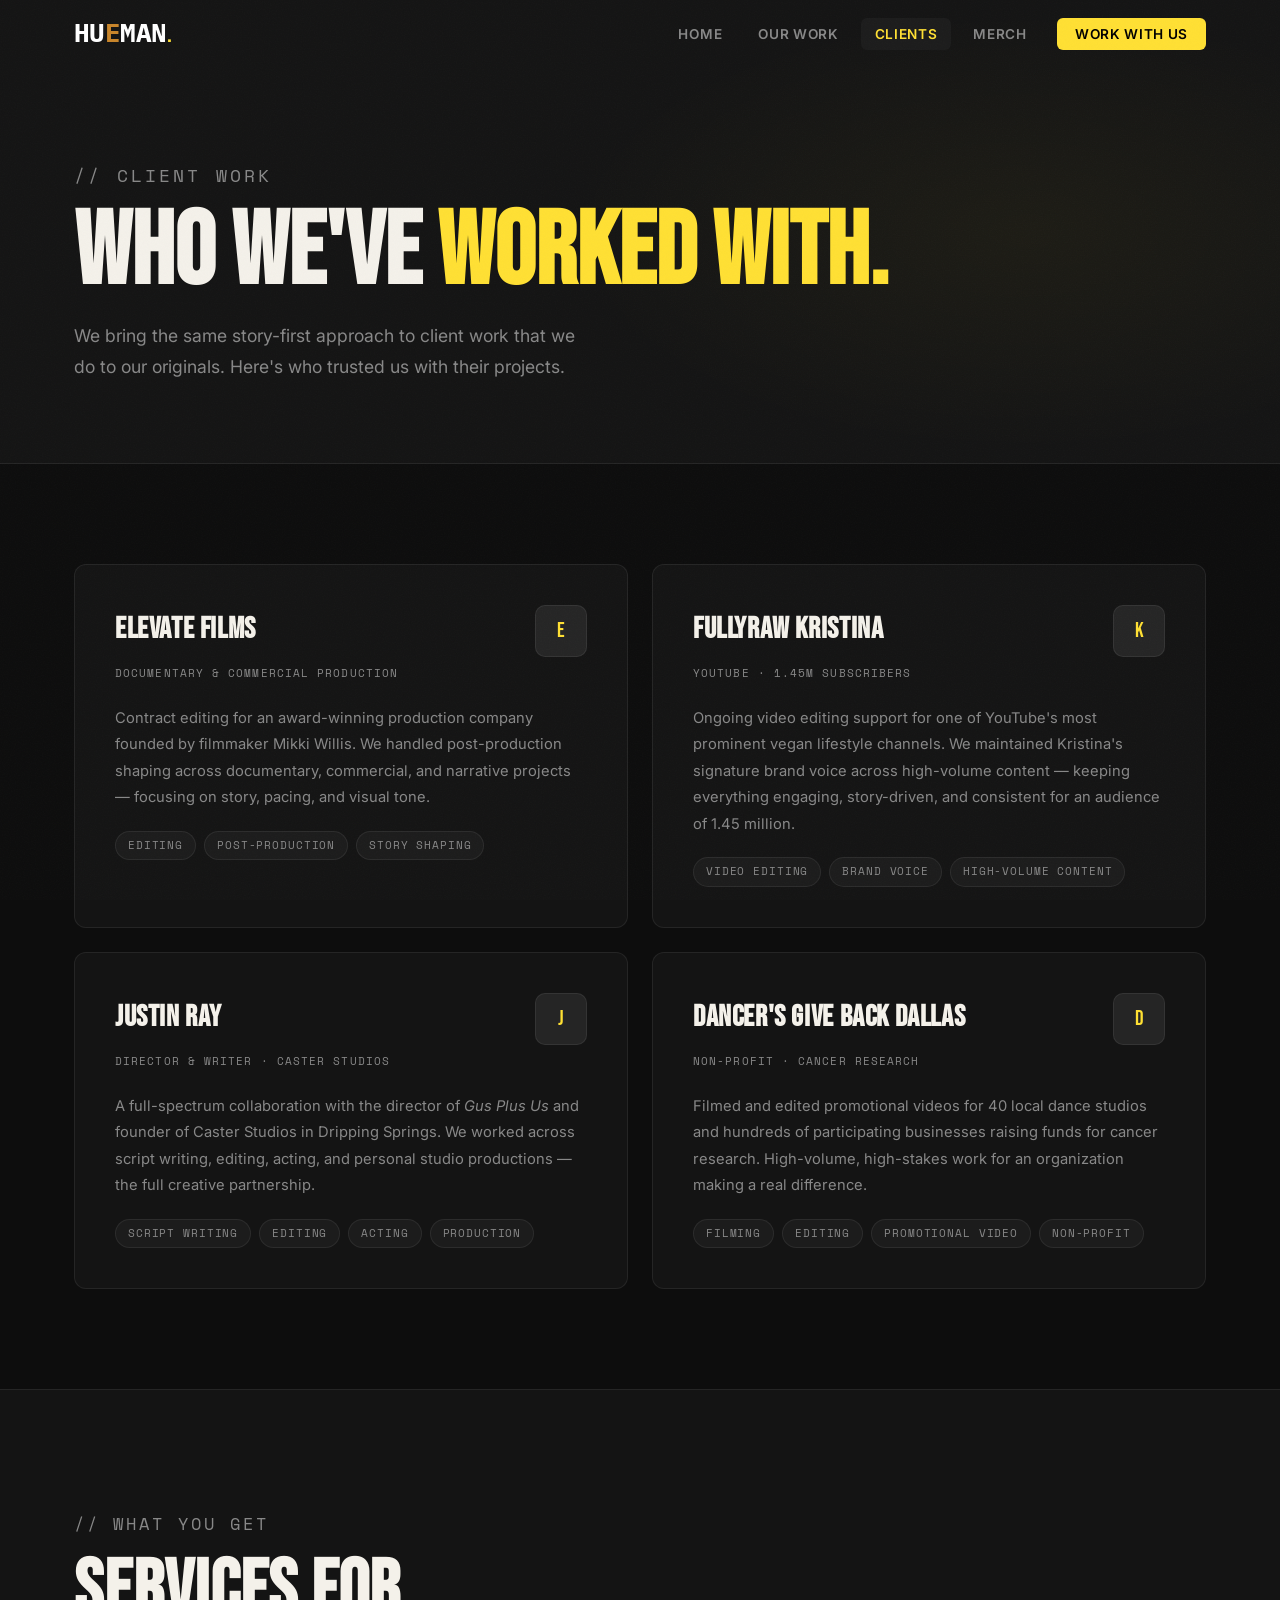
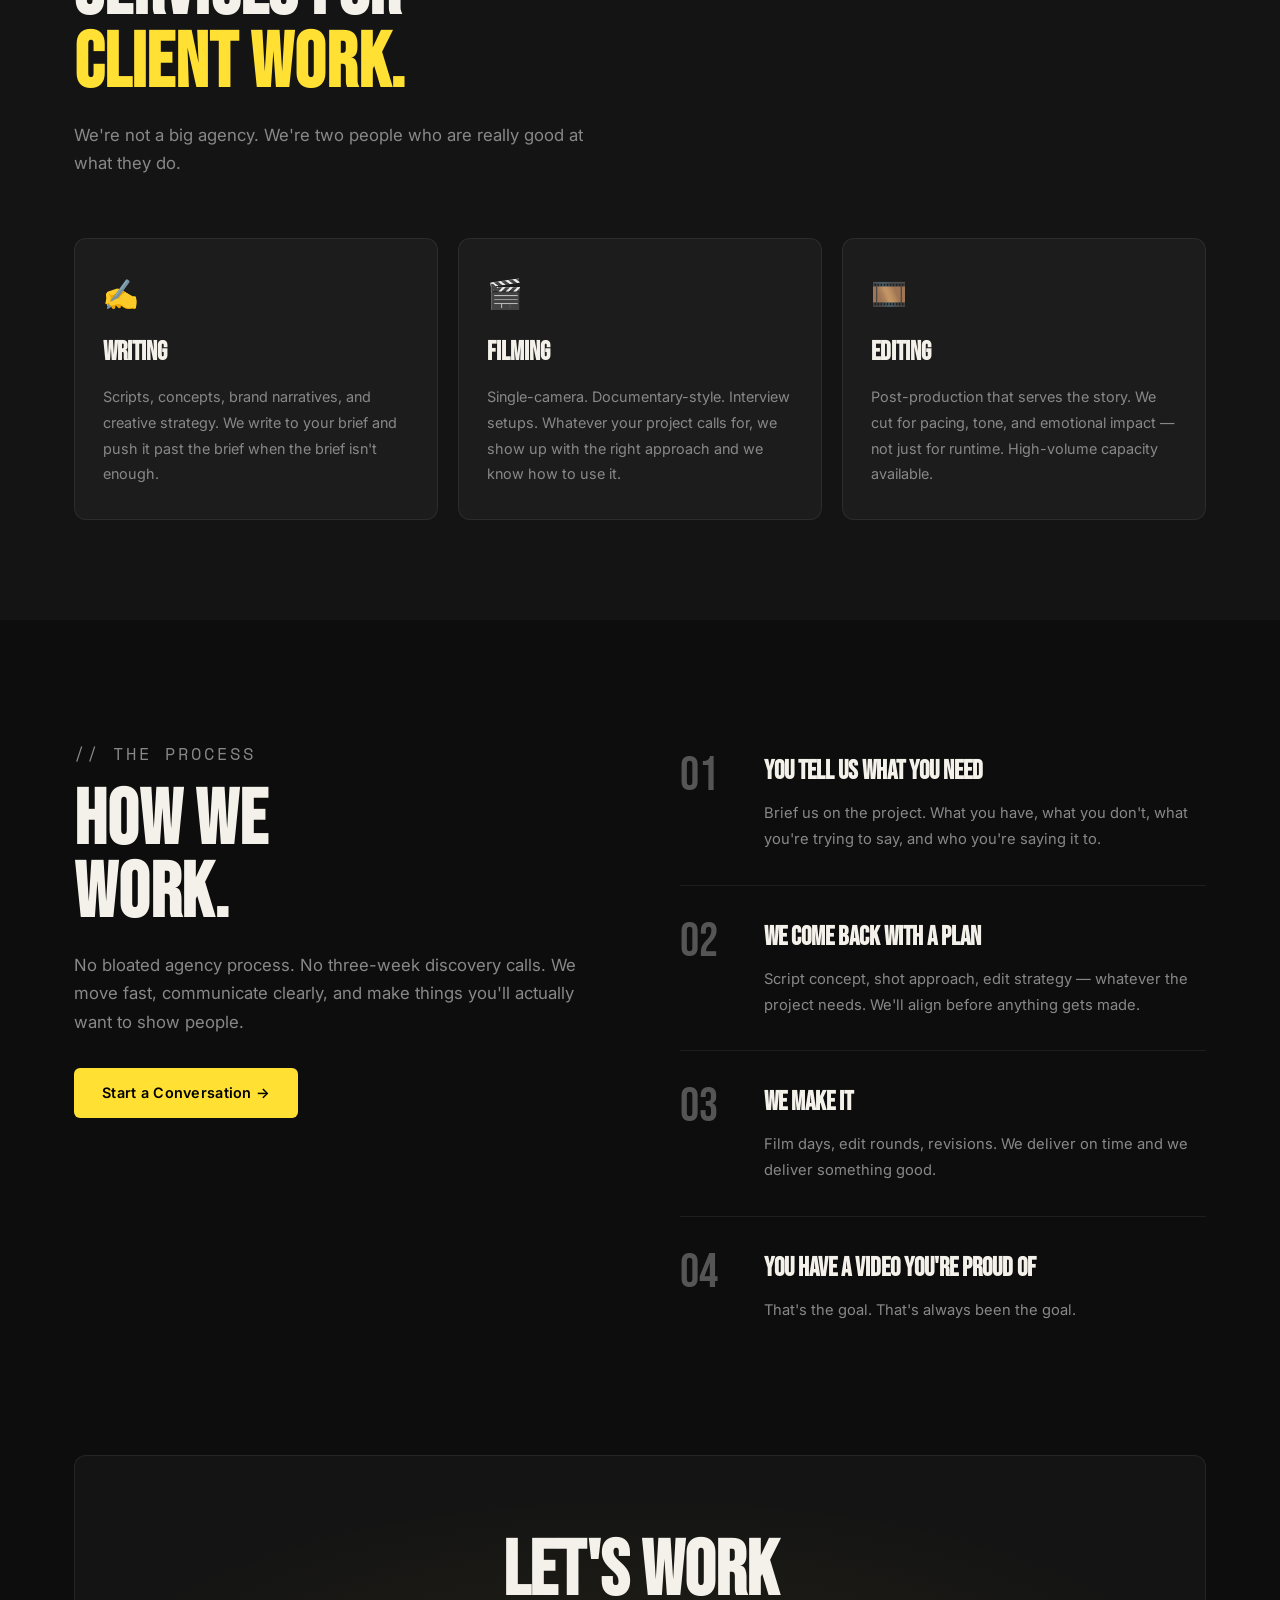
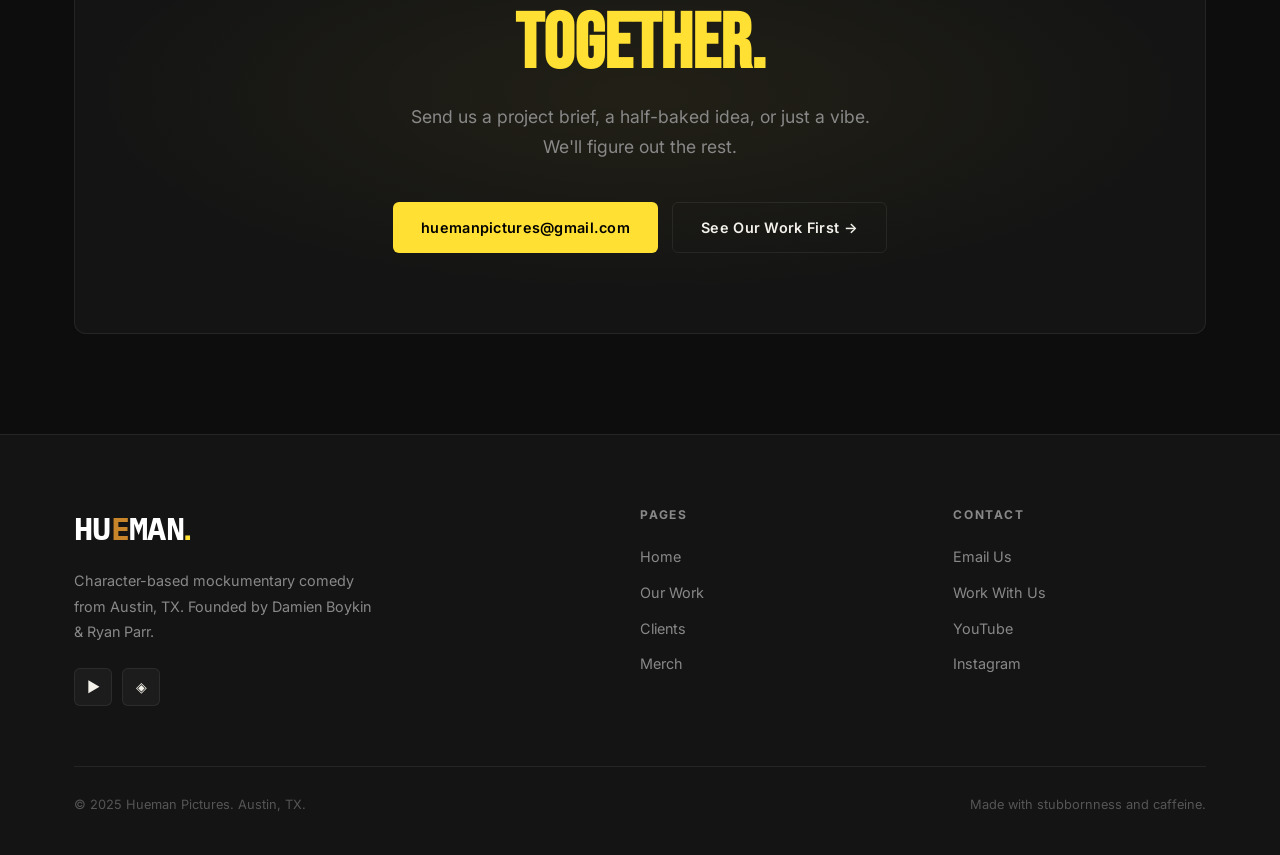
==== commit dec0c36e: "update logo wordmark" ====
--- a/clients.html
+++ b/clients.html
@@ -80,7 +80,7 @@
   <!-- ── Navigation ───────────────────────────────── -->
   <nav class="nav scrolled">
     <div class="nav-inner">
-      <a href="index.html" class="nav-logo">HUEMAN<span>.</span></a>
+      <a href="index.html" class="nav-logo"><span class="hueman-logo inverted"><span class="logo-black">HU</span><span class="logo-e">E</span><span class="logo-black">MAN</span></span><span>.</span></a>
       <ul class="nav-links">
         <li><a href="index.html">Home</a></li>
         <li><a href="our-work.html">Our Work</a></li>
@@ -302,7 +302,7 @@
     <div class="container">
       <div class="footer-inner">
         <div class="footer-brand">
-          <h3>HUEMAN<span>.</span></h3>
+          <h3><span class="hueman-logo inverted"><span class="logo-black">HU</span><span class="logo-e">E</span><span class="logo-black">MAN</span></span><span>.</span></h3>
           <p>Character-based mockumentary comedy from Austin, TX. Founded by Damien Boykin &amp; Ryan Parr.</p>
           <div class="footer-socials">
             <a href="https://www.youtube.com/@HuemanPictures" class="social-link" aria-label="YouTube" target="_blank" rel="noopener"><span>▶</span></a>
--- a/css/styles.css
+++ b/css/styles.css
@@ -1,4 +1,18 @@
-@import url('https://fonts.googleapis.com/css2?family=Bebas+Neue&family=Inter:wght@400;500;600;700&family=Space+Mono:ital,wght@0,400;0,700;1,400&display=swap');
+@import url('https://fonts.googleapis.com/css2?family=Bebas+Neue&family=IBM+Plex+Mono:wght@700&family=Inter:wght@400;500;600;700&family=Space+Mono:ital,wght@0,400;0,700;1,400&display=swap');
+
+/* ── Hueman Logotype ───────────────────────────────── */
+.hueman-logo {
+  font-family: 'IBM Plex Mono', monospace;
+  font-weight: 700;
+  letter-spacing: -0.02em;
+  line-height: 1;
+  display: inline-flex;
+  align-items: baseline;
+}
+.logo-black { color: #111111; }
+.logo-e     { color: #C8852A; }
+.hueman-logo.inverted .logo-black { color: #ffffff; }
+.hueman-logo.inverted .logo-e     { color: #C8852A; }
 
 /* ── Design Tokens ─────────────────────────────────── */
 :root {
